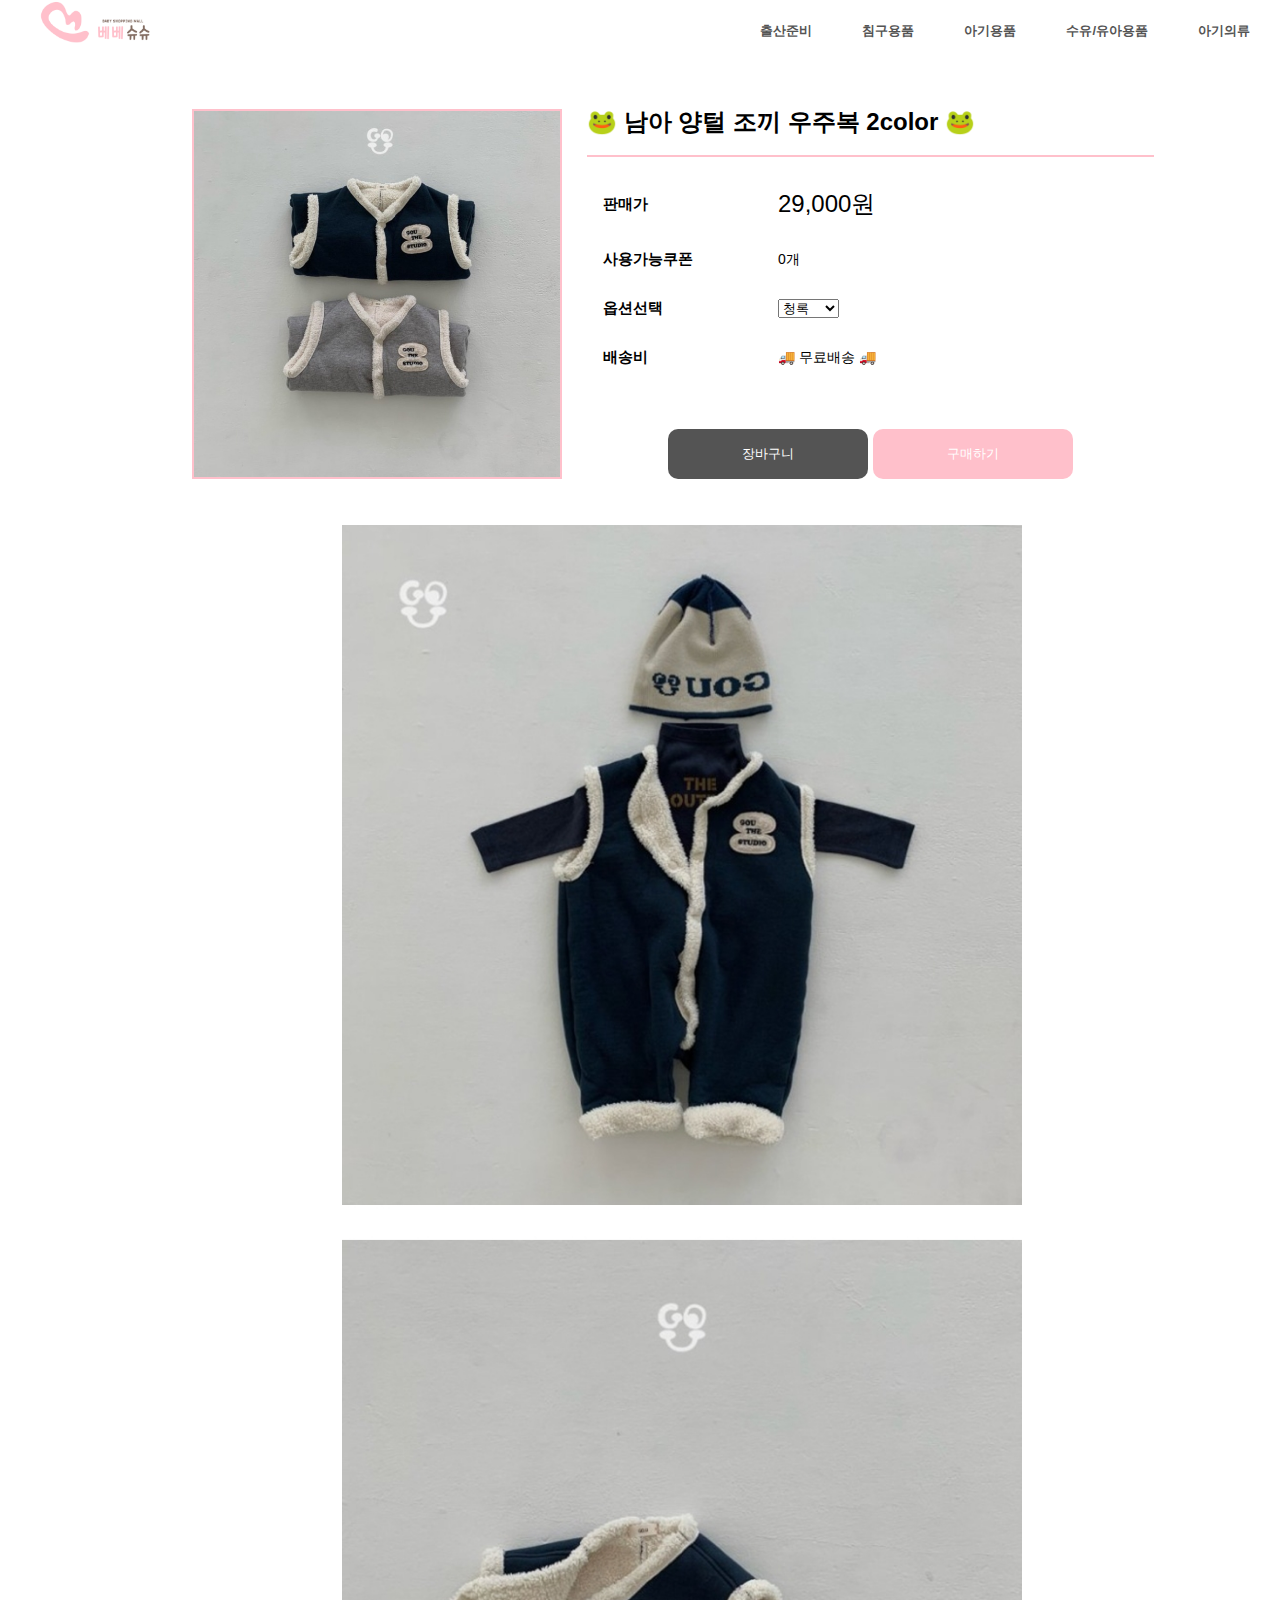
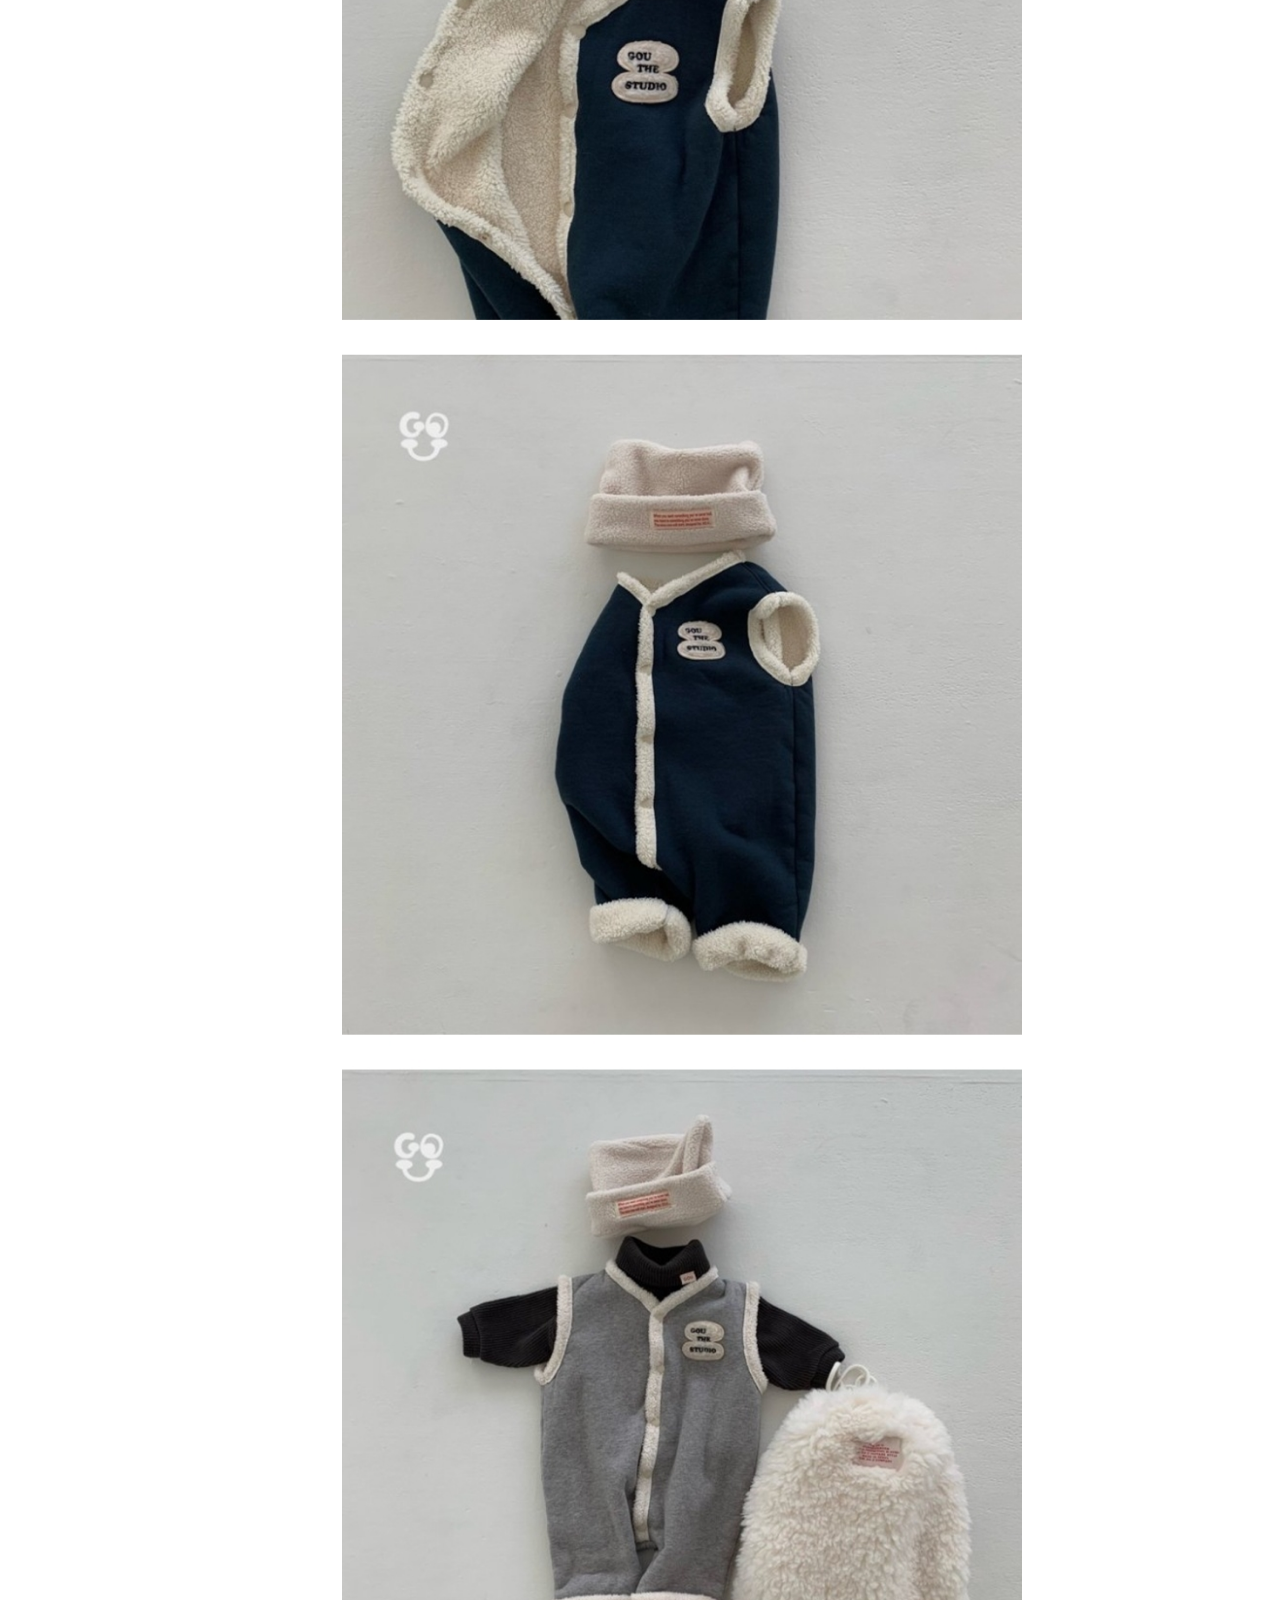
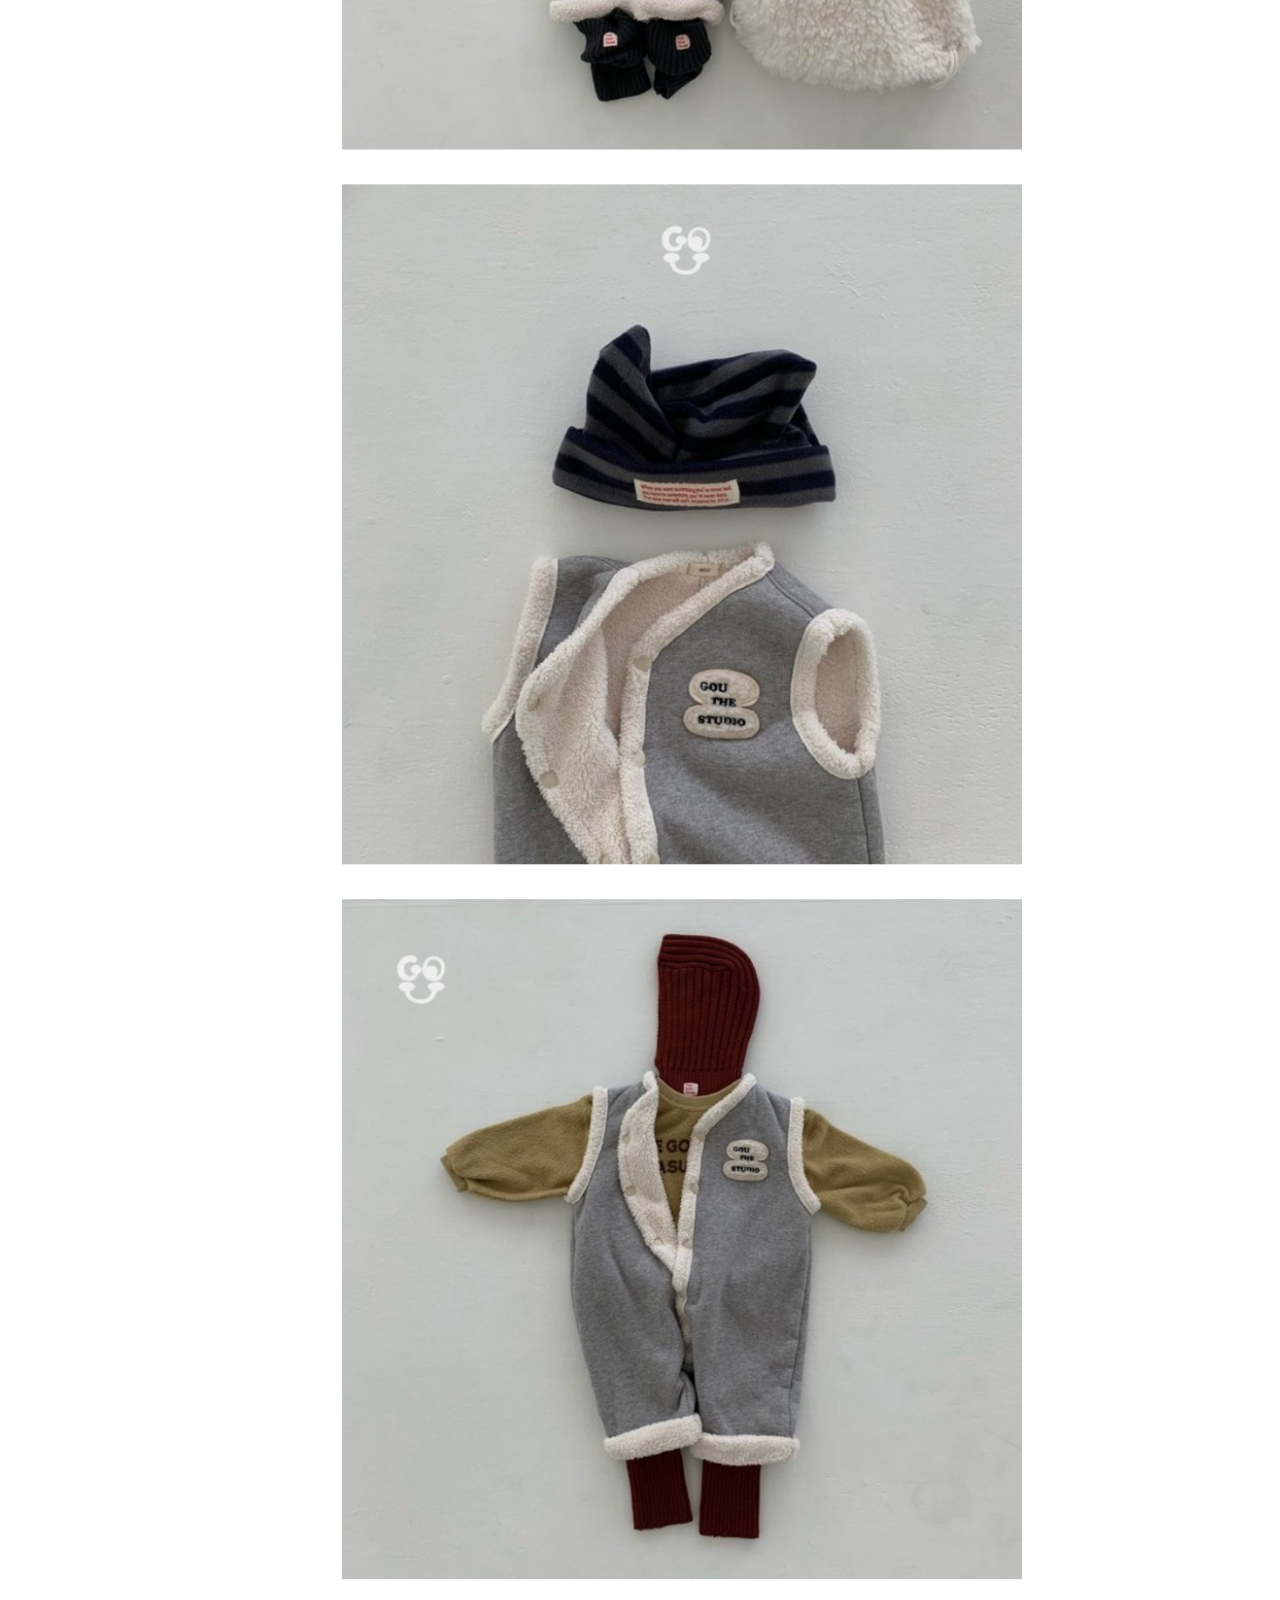
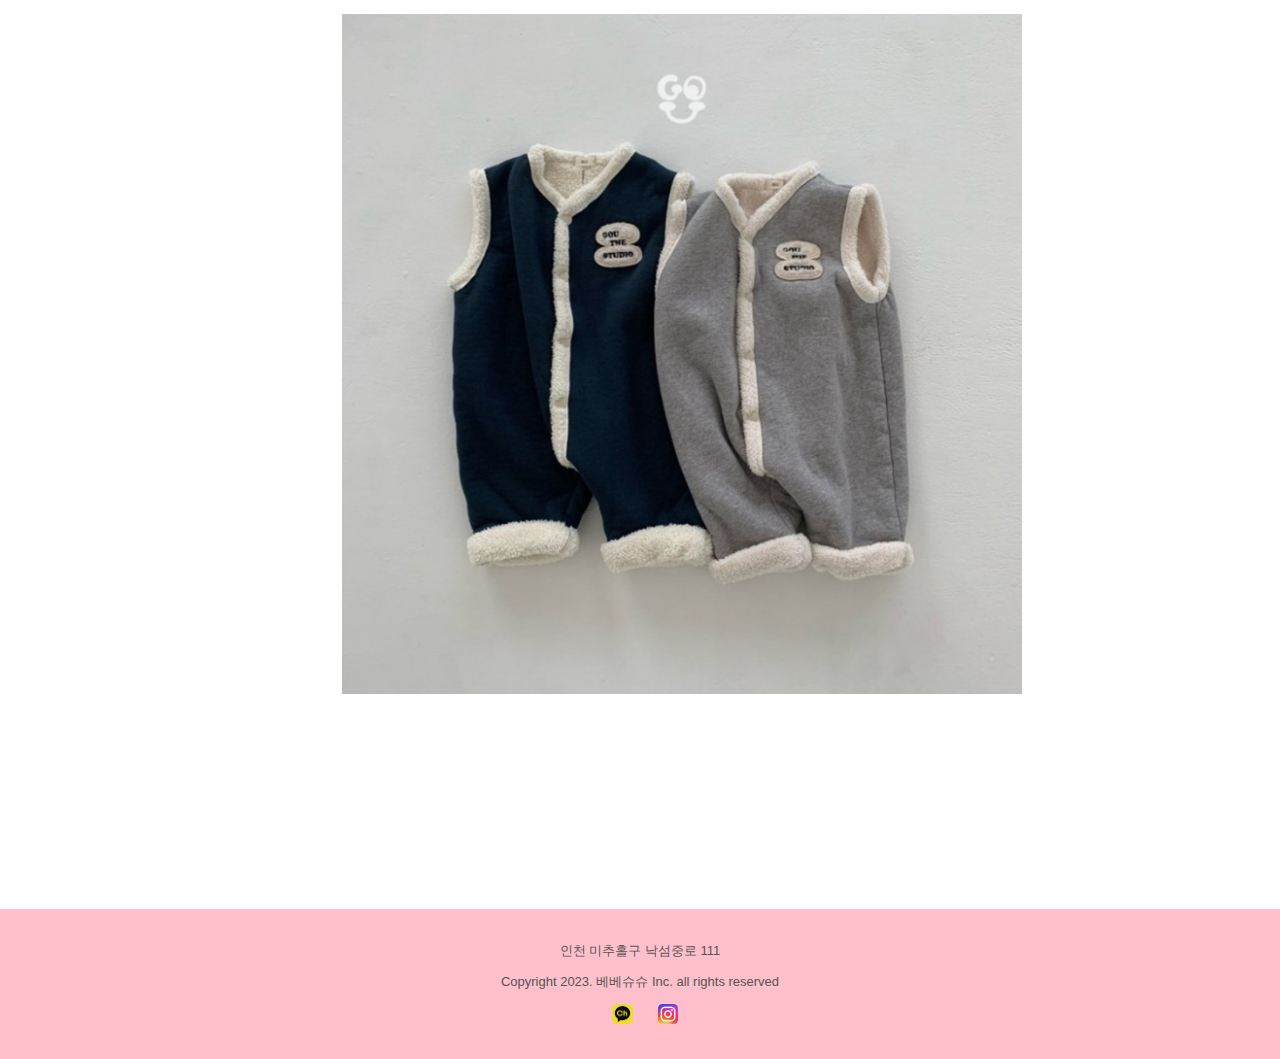
==== page/best_three.html @ 117459f2 "Add files via upload" ====
<head>
  <title>베베슈슈</title>
  <meta charset="utf-8" />
  <meta name="viewport" content="width=device-width, initial-scale=1">
  <link href="https://cdn.jsdelivr.net/npm/bootstrap@5.2.3/dist/css/bootstrap.min.css" rel="stylesheet" integrity="sha384-rbsA2VBKQhggwzxH7pPCaAqO46MgnOM80zW1RWuH61DGLwZJEdK2Kadq2F9CUG65" crossorigin="anonymous">
  <script src="https://cdn.jsdelivr.net/npm/bootstrap@5.2.3/dist/js/bootstrap.bundle.min.js" integrity="sha384-kenU1KFdBIe4zVF0s0G1M5b4hcpxyD9F7jL+jjXkk+Q2h455rYXK/7HAuoJl+0I4" crossorigin="anonymous"></script>
  <link href="../CSS/index.css" rel="stylesheet" />
  <link href="../CSS/page_styles.css" rel="stylesheet" />
</head>

<body>
  <div class="navbar">
    <a class="logo" href="../index.html">
      <img src="../image/logo.jpg" height="45px">
    
    </a>
    <ul id="menu">
      <li><a href="#">출산준비</a></li>
      <li><a href="#">침구용품</a></li>
      <li><a href="#">아기용품</a></li>
      <li><a href="#">수유/유아용품</a></li>
      <li><a href="#">아기의류</a></li>
    </ul>
  </div>
 <section>
  <div class="products">
      <div class="product_view">
        <h2>🐸 남아 양털 조끼 우주복 2color 🐸</h2>
        <table>
          <colgroup>
            <col style="width: 173px;">
            <col>
          </colgroup>
          <tbody>
            <tr>
              <th>판매가</th>
              <td class="price">29,000원</td>
            </tr>
            <tr>
              <th>사용가능쿠폰</th>
              <td>0개</td>
            </tr>
            <tr>
              <th>옵션선택</th>
              <td>
                <select name="" id="">
                  <option value="">청록</option>
                  <option value="">그레이</option>
                </select>
              </td>
            </tr>
            <tr>
              <th>배송비</th>
              <td>🚚 무료배송 🚚</td>
            </tr>
          </tbody>
        </table>

        <div class="img">
          <img src="../image/best_three.jpg" alt="" width="370px">
        </div>

        <div class="btns">
          <button class="btn1">장바구니</button>
          <button class="btn2">구매하기</button>
        </div>
        <div class="products_img">
          <img src="../image/best_three-1.jpg" alt="" width="680px";>
        </div>
  </div>

</section> 
  <div id="wrap"class="footer">
      <a class="footer_text">
        <p>인천 미추홀구 낙섬중로 111</p>
        <p>Copyright 2023. 베베슈슈 Inc. all rights reserved</p>
      </a>

      <a href="#">
        <img src="../image/kakach_logo.png"height="20">
      </a>
      <a href="#">
        <img src="../image/Instagram_logo.png"height="20">
      </a>
    </div>
  </body>
</html>
    </div>
    
  </body>
</html>
  </body>
</html>
---- CSS/index.css ----
/*body*/
*{
    box-sizing: border-box;
  }
  
  body {
    margin: 0;
    min-width: 992px;
    font-family: "Helvetica";
  }

   /* navbar */
   .navbar{
    height: 70x;
    padding-left: 30px;
    padding-right: 30px;
  }
  .navbar #logo {
    line-height: 30px;
    margin-top: 30px;

  }
  .navbar #logo img{
    vertical-align: middle;
  }
  
  .navbar #menu {
    float: right;
    list-style: none;
    padding: 0;
    margin: 0;
    
  }
  .navbar #menu li {
    float:left;
    margin-left: 50px;
    line-height: 60px;
  }
  
  .navbar #menu li a {
    text-decoration: none;
    color: #545454 ;
    font-size: 13px;
    font-weight: bold;
  }


    
  /* footer */
  #wrap{
   position: relative;
  }
  .footer{
    position: absolute;
    text-align: center;
    height: 150px;
    padding-top: 20px;
    margin-top: 40px;
    margin-bottom: -60px;
    background-color: #ffc0cb;
  
 }

  .footer p{
    text-align: center;
    display: block;
    font-size: 13px;
    text-align: center;
    display: block;
    color: #545454;
  }
  .footer a{
    margin-left: 10px;
    margin-right: 10px;
    text-decoration: none;
  }
---- CSS/page_styles.css ----
/*product*/
   .product_view {
    position: relative;
    padding : 0 0 0 395px;
    margin-left: 15%;
    margin-top: 5%;
    width : 962px;
    height: 5560px;
    box-sizing: border-box;
}
#product_view{
    position: relative;
    padding : 0 0 0 395px;
    margin-left: 15%;
    margin-top: 5%;
    width : 962px;
    height: 5560px;
    box-sizing: border-box;
}

.product_view .img {
    position: absolute;
    left: 0;
    top: 0;
}
.product_view .img > img{
    border: 2px solid #ffc0cb;
}
.product_view .img li ::after {
    content : "";
    display: block;
    clear: both;
}
.product_view .products_img{
    position: absolute;
    left: 150px;
    
}

.product_view h2{
    margin: 0 0 15px;
    padding: 0 0 20px;
    border-bottom: 2px solid #ffc0cb;
    font-size: 24px;
    line-height: 26px;
}
.product_view table th,td{
    padding: 14px;
}
.product_view table th{
    font-size: 15px;
    text-align: left;

}
.product_view table td{
    font-size: 14px;
}
.product_view table td.price{
     font-size: 24px;
}

.product_view .btns {
    padding: 42px; 
    margin: 4px 2px;
    text-align: center;
    }  
.product_view .btn1{
    background: #545454;
    color: #fff;
    width: 200px; 
    height: 50px; 
    border: hidden;
    border-radius: 10px;
}
.product_view .btn2{
    background: #ffc0cb;
    color: #fff;
    width: 200px; 
    height: 50px;
    border: hidden;
    border-radius: 10px;
}
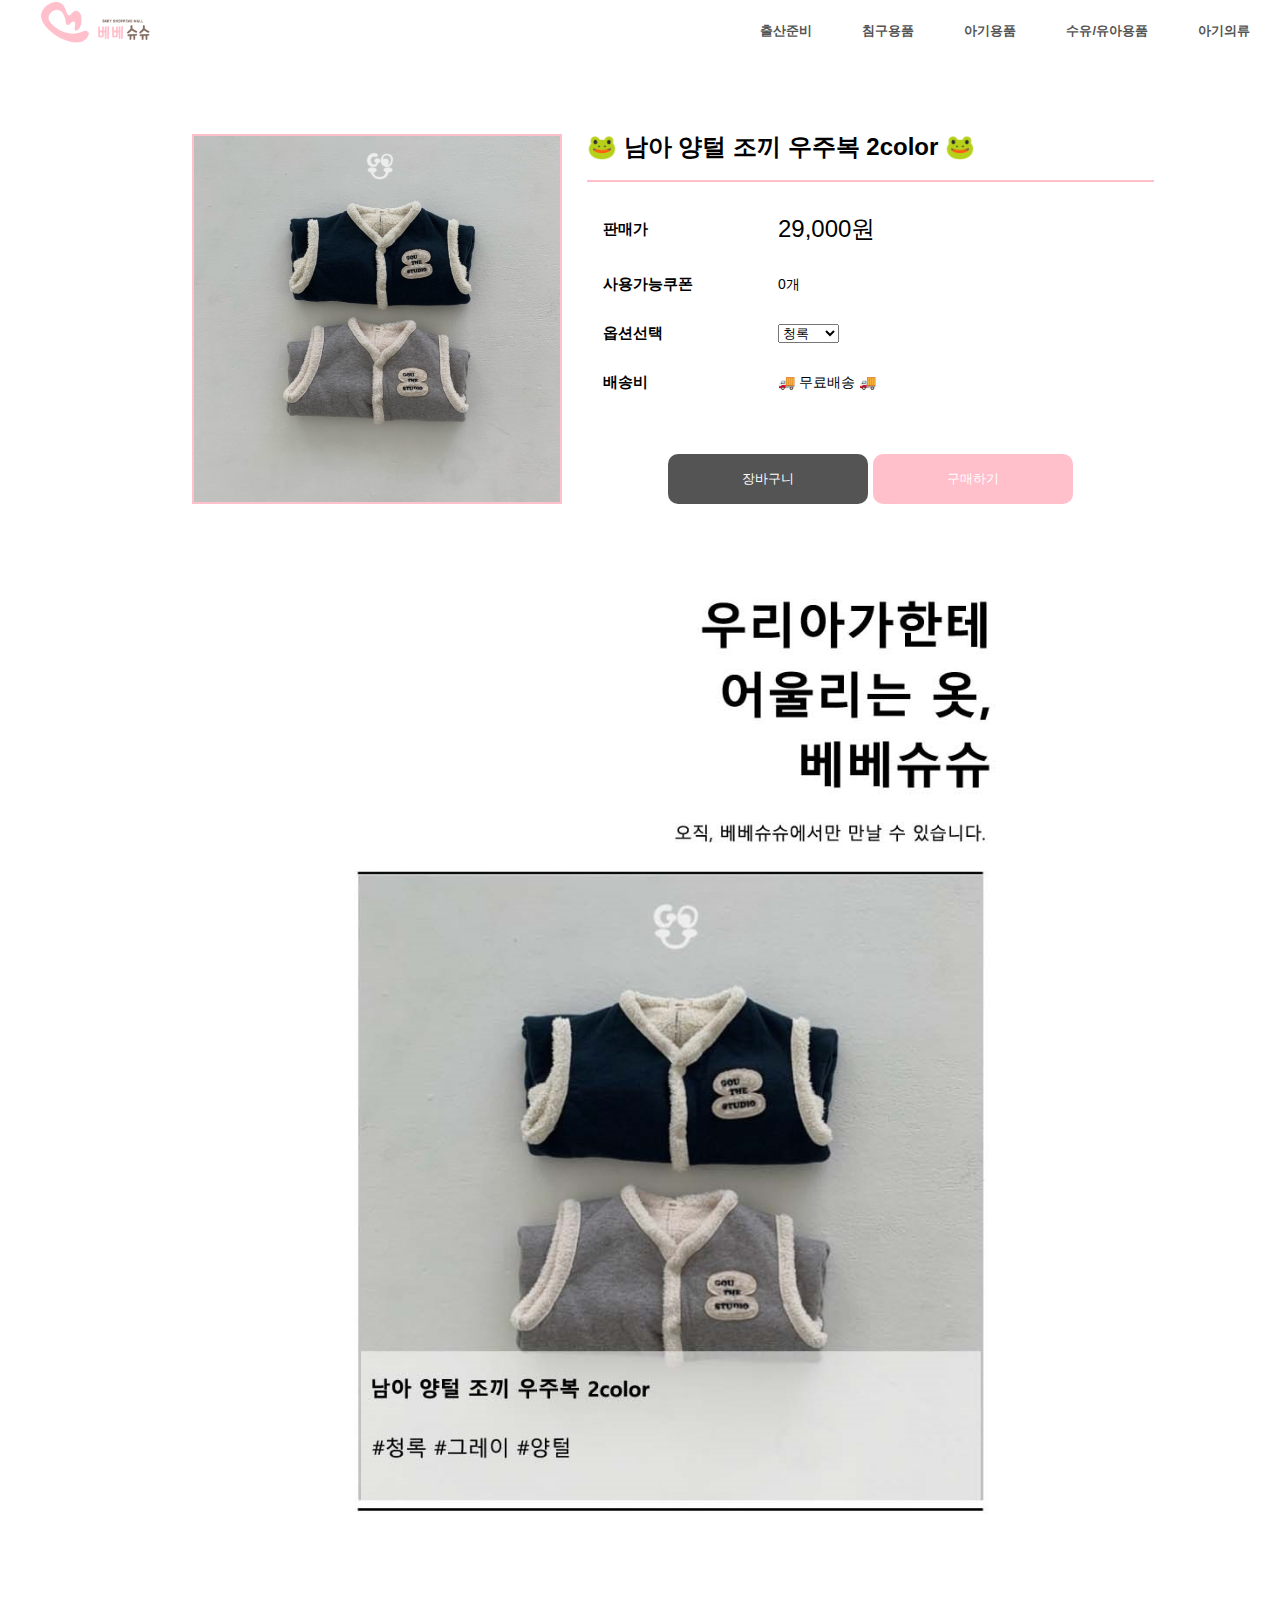
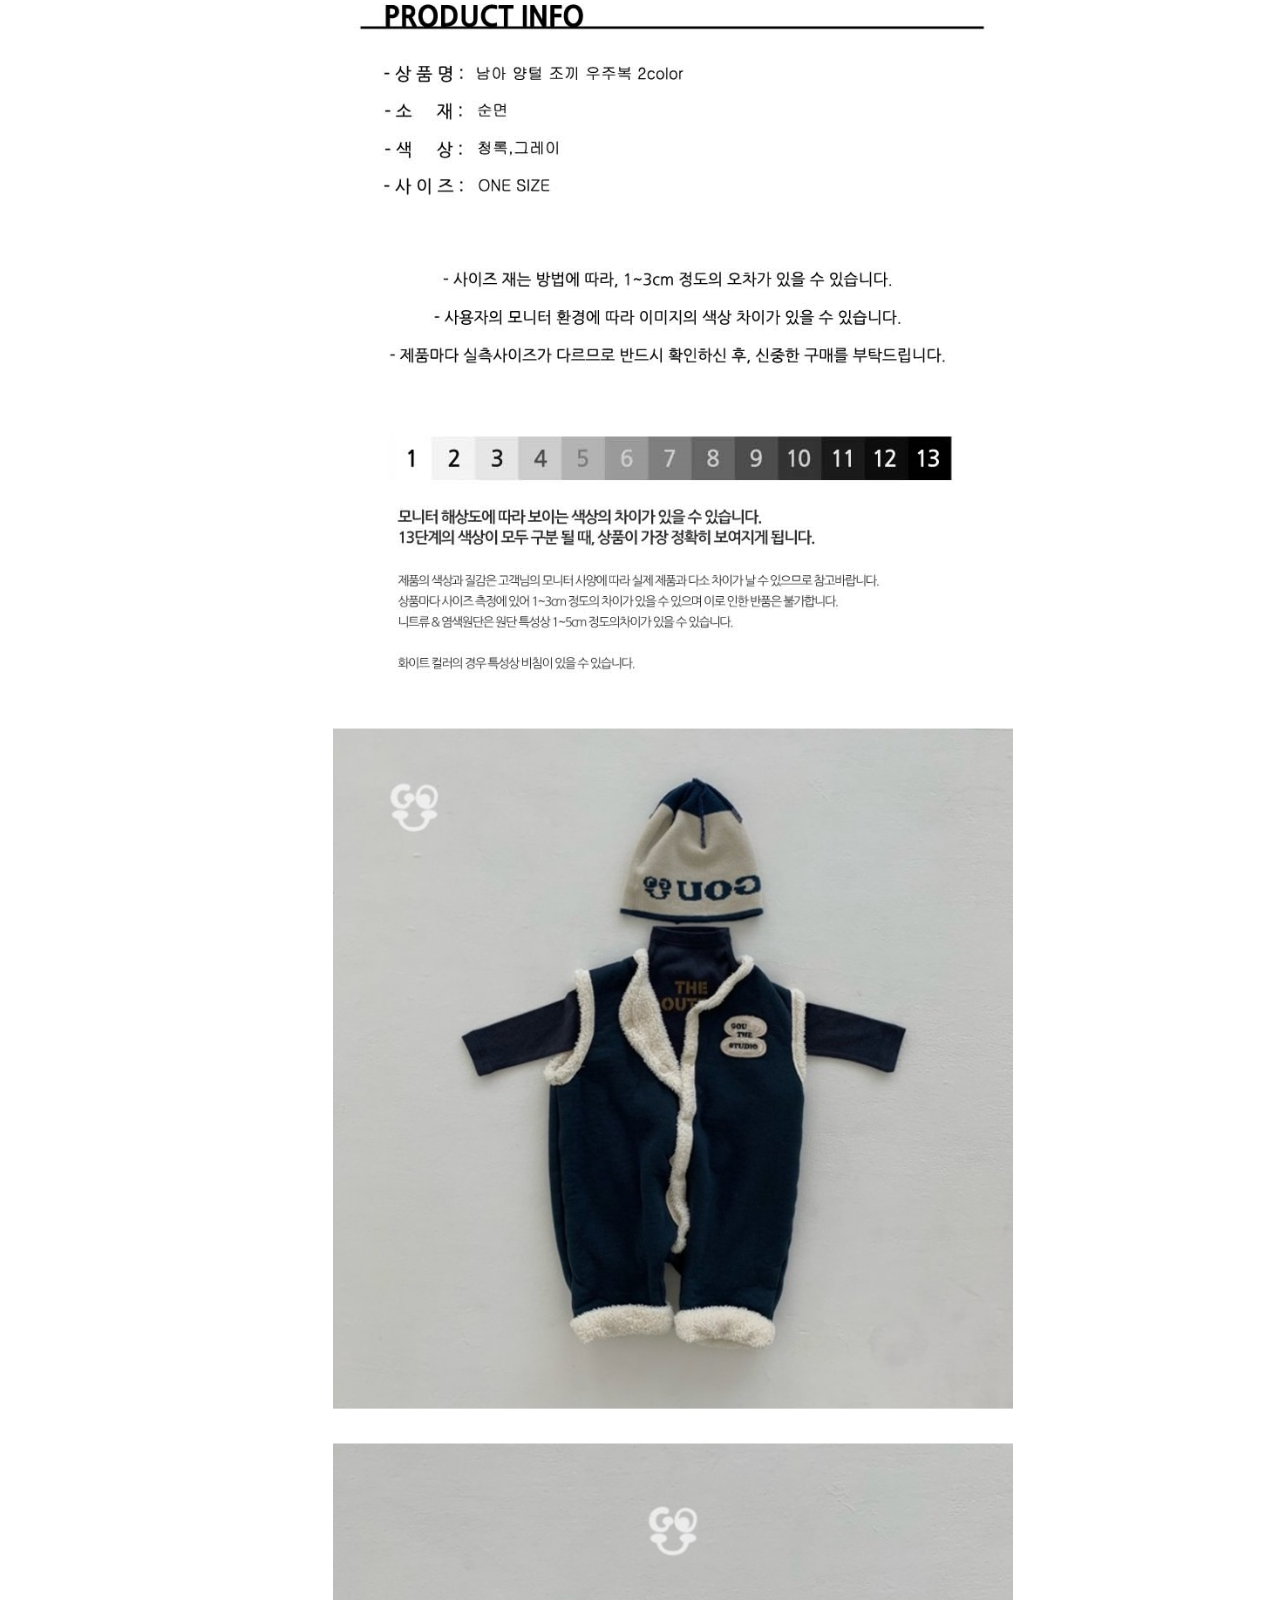
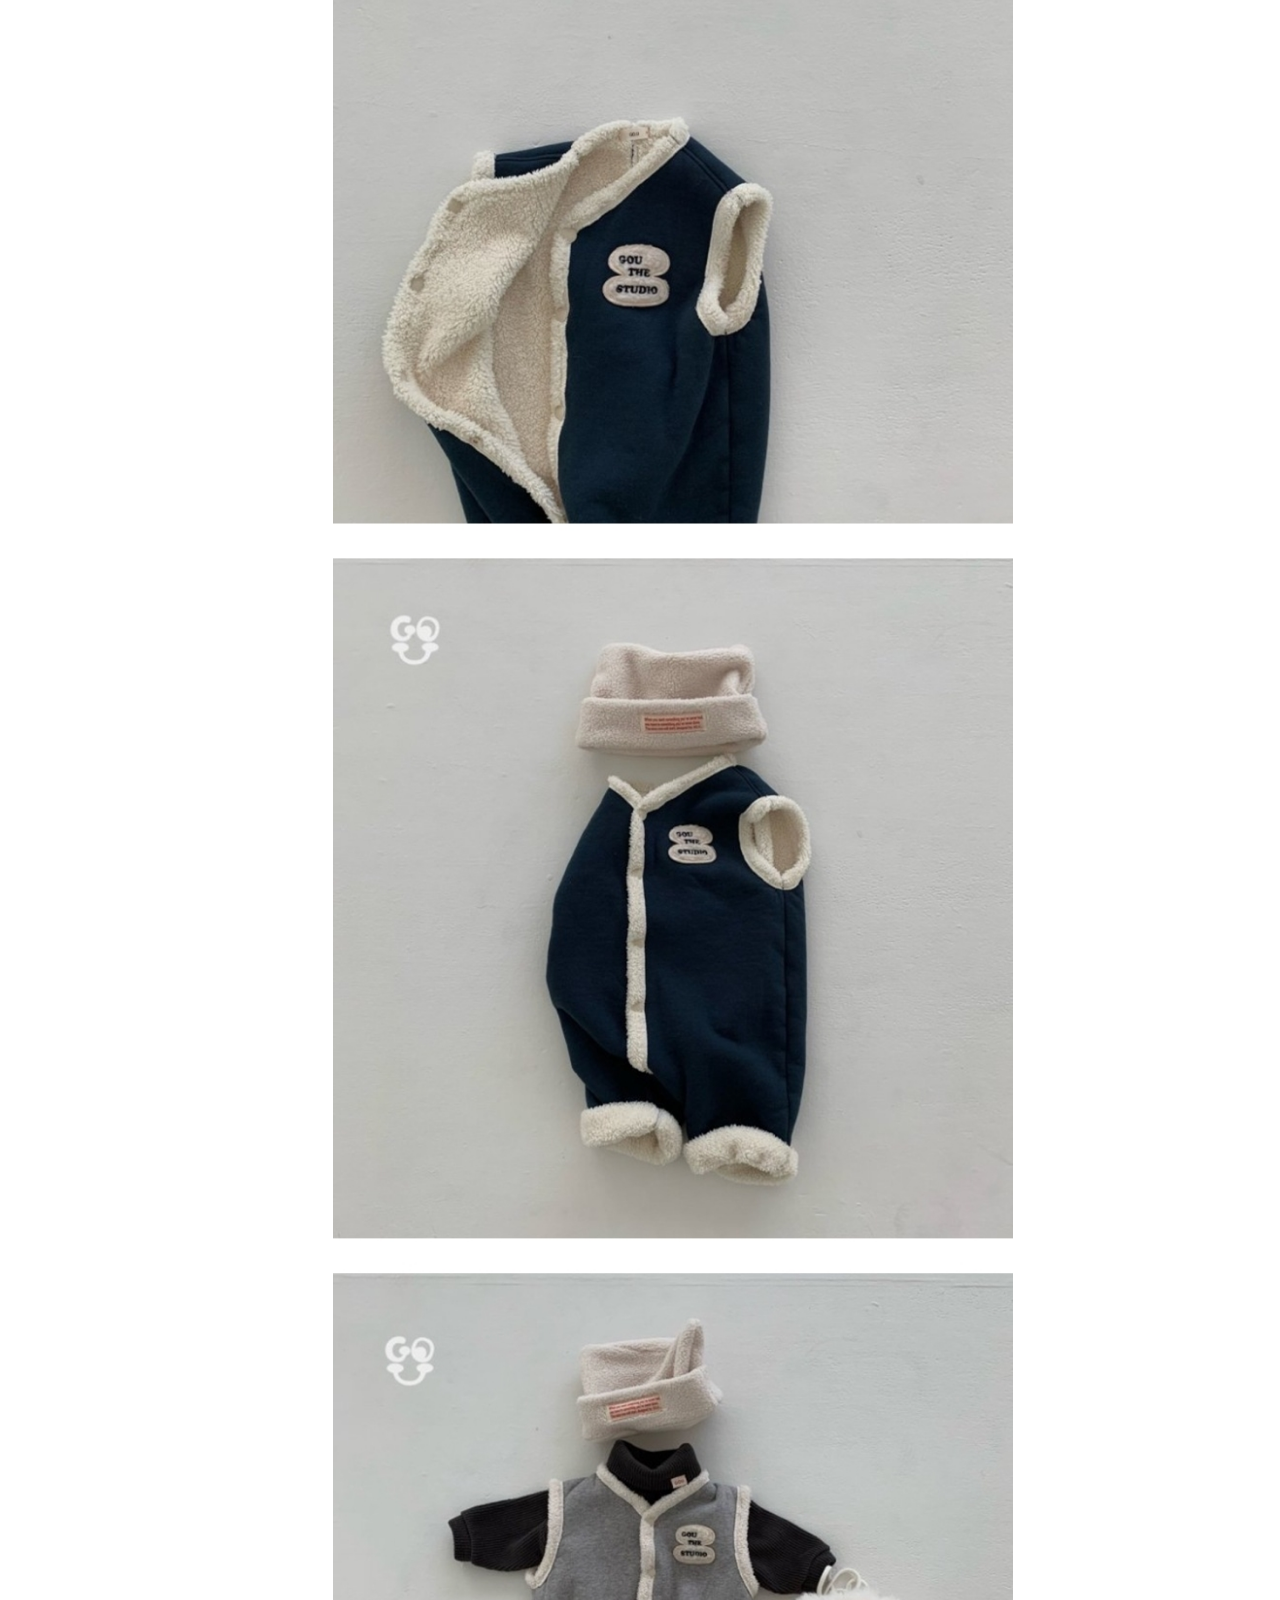
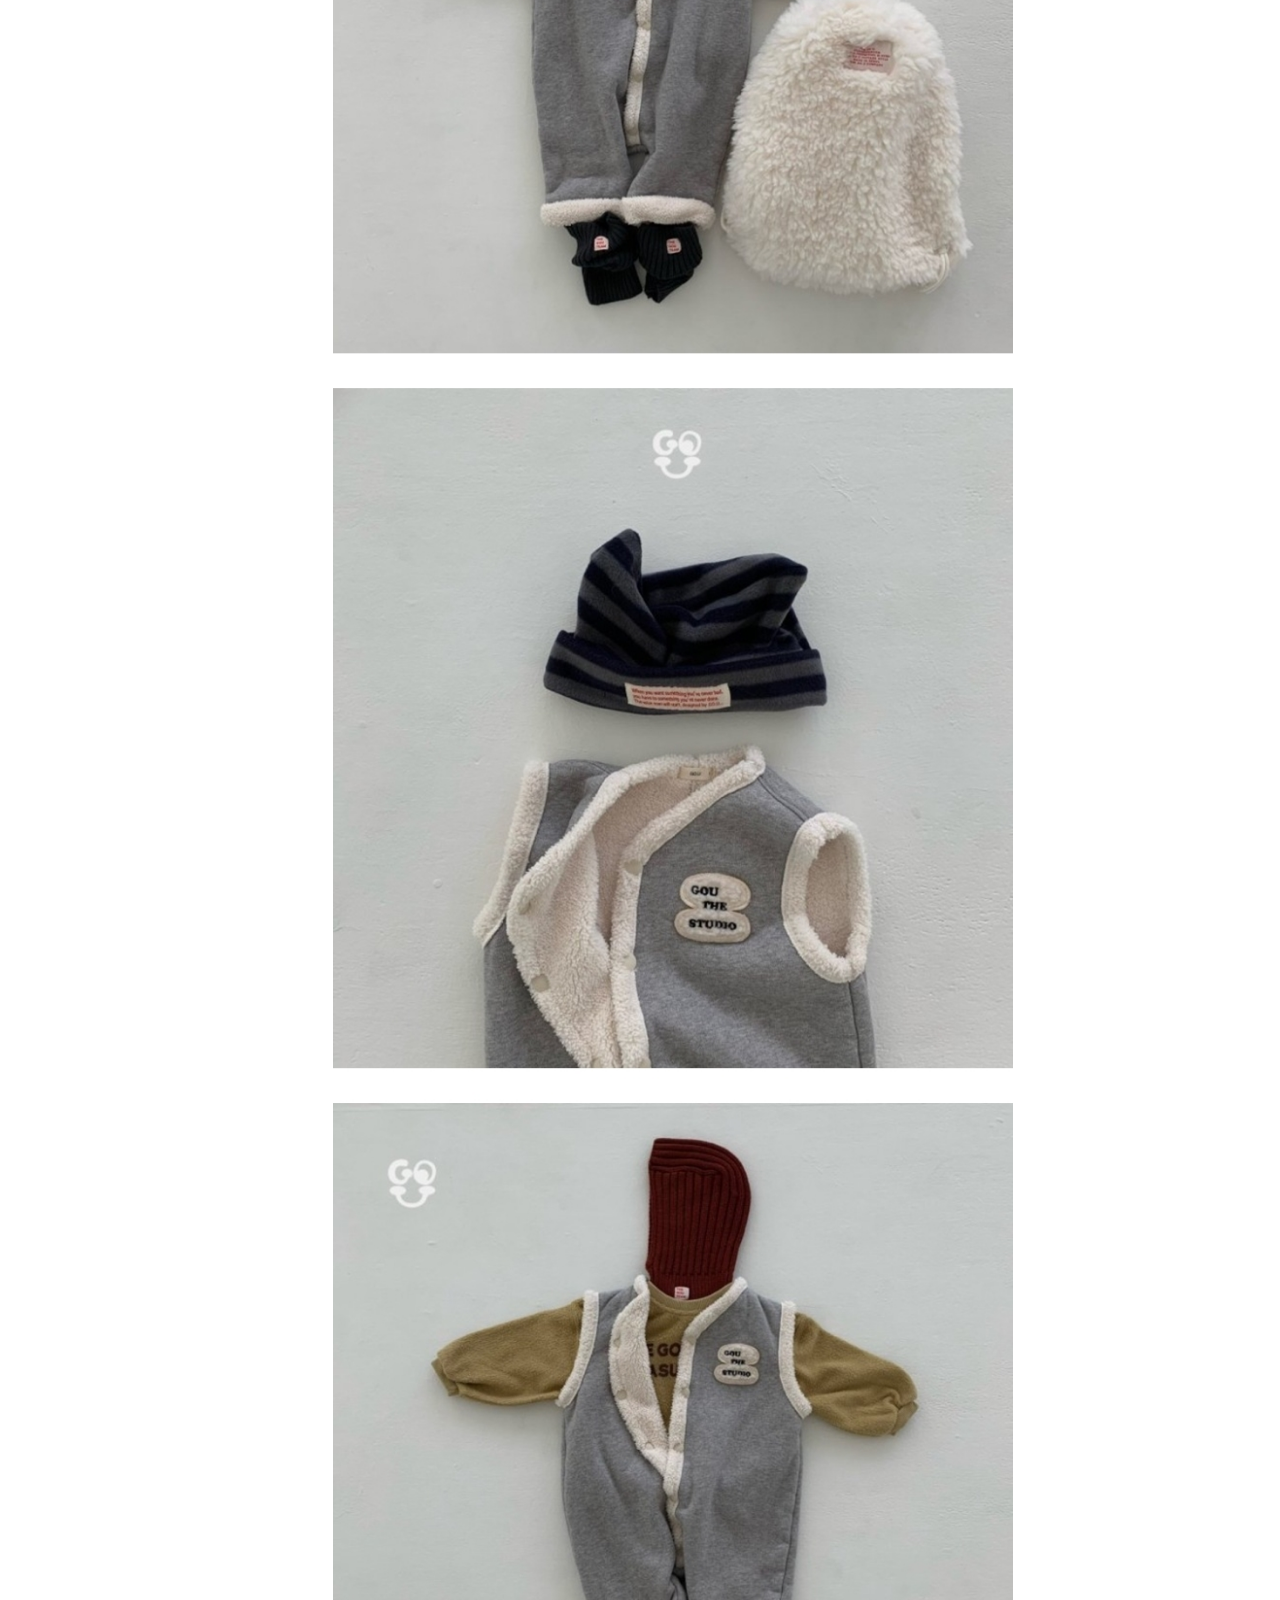
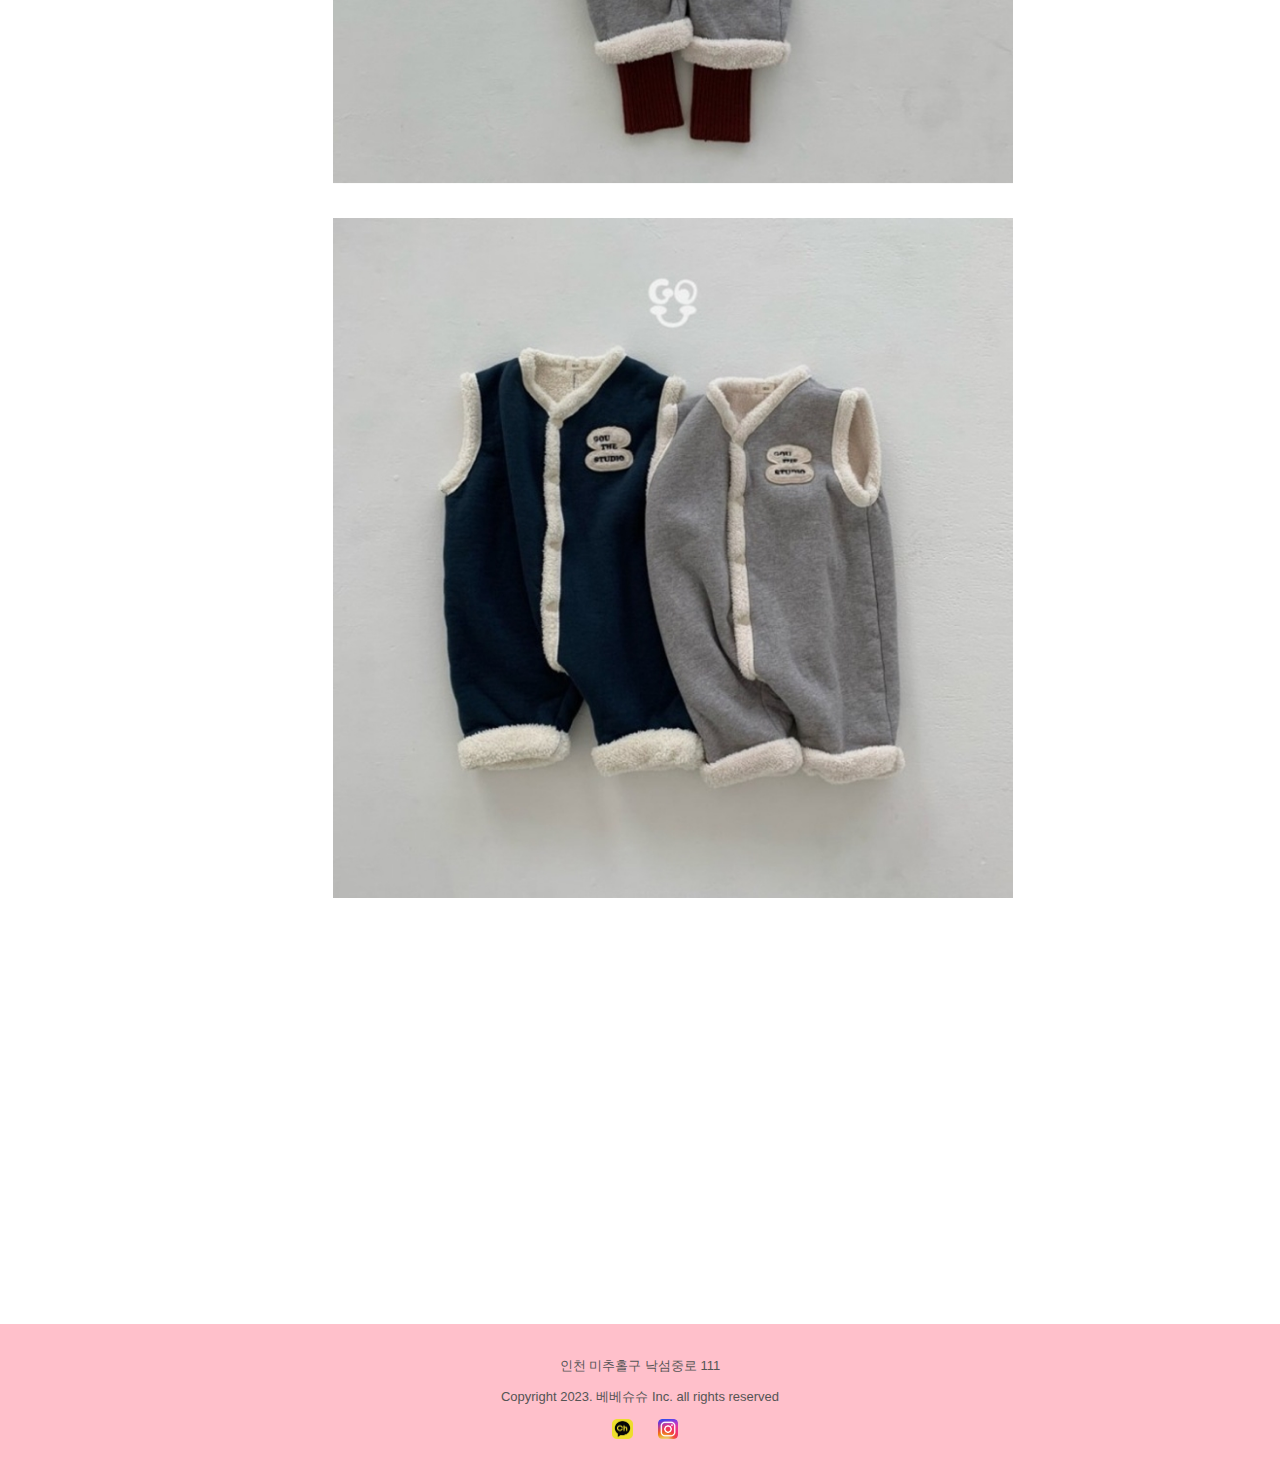
==== commit 01bd7d36: "Add files via upload" ====
--- a/page/best_three.html
+++ b/page/best_three.html
@@ -6,6 +6,7 @@
   <script src="https://cdn.jsdelivr.net/npm/bootstrap@5.2.3/dist/js/bootstrap.bundle.min.js" integrity="sha384-kenU1KFdBIe4zVF0s0G1M5b4hcpxyD9F7jL+jjXkk+Q2h455rYXK/7HAuoJl+0I4" crossorigin="anonymous"></script>
   <link href="../CSS/index.css" rel="stylesheet" />
   <link href="../CSS/page_styles.css" rel="stylesheet" />
+  <link href="../CSS/product.css" rel="stylesheet" />
 </head>
 
 <body>
--- a/CSS/index.css
+++ b/CSS/index.css
@@ -1,7 +1,7 @@
 /*body*/
-*{
-    box-sizing: border-box;
-  }
+@charset "UTF-8";
+
+*{box-sizing: border-box;}
   
   body {
     margin: 0;
@@ -11,7 +11,7 @@
 
    /* navbar */
    .navbar{
-    height: 70x;
+    height: 70px;
     padding-left: 30px;
     padding-right: 30px;
   }
--- a/CSS/page_styles.css
+++ b/CSS/page_styles.css
@@ -1,11 +1,13 @@
-   /*product*/
+@charset "UTF-8";
+
+ /*product*/
    .product_view {
     position: relative;
     padding : 0 0 0 395px;
     margin-left: 15%;
     margin-top: 5%;
     width : 962px;
-    height: 5560px;
+    height: 7550px;
     box-sizing: border-box;
 }
 #product_view{
@@ -25,6 +27,7 @@
 }
 .product_view .img > img{
     border: 2px solid #ffc0cb;
+    width : 370px;
 }
 .product_view .img li ::after {
     content : "";
@@ -33,7 +36,9 @@
 }
 .product_view .products_img{
     position: absolute;
-    left: 150px;
+    width:680px;
+    left: 50%;
+    transform: translateX(-50%);
     
 }
 
--- a/CSS/product.css
+++ b/CSS/product.css
@@ -0,0 +1,13 @@
+
+/*스크롤바*/
+body::-webkit-scrollbar {
+    width: 10px;
+}
+body::-webkit-scrollbar-thumb {
+    background-color: #ffc0cb;
+    border-radius: 10px;
+}
+body::-webkit-scrollbar-track {
+    background-color: #fff
+}
+
